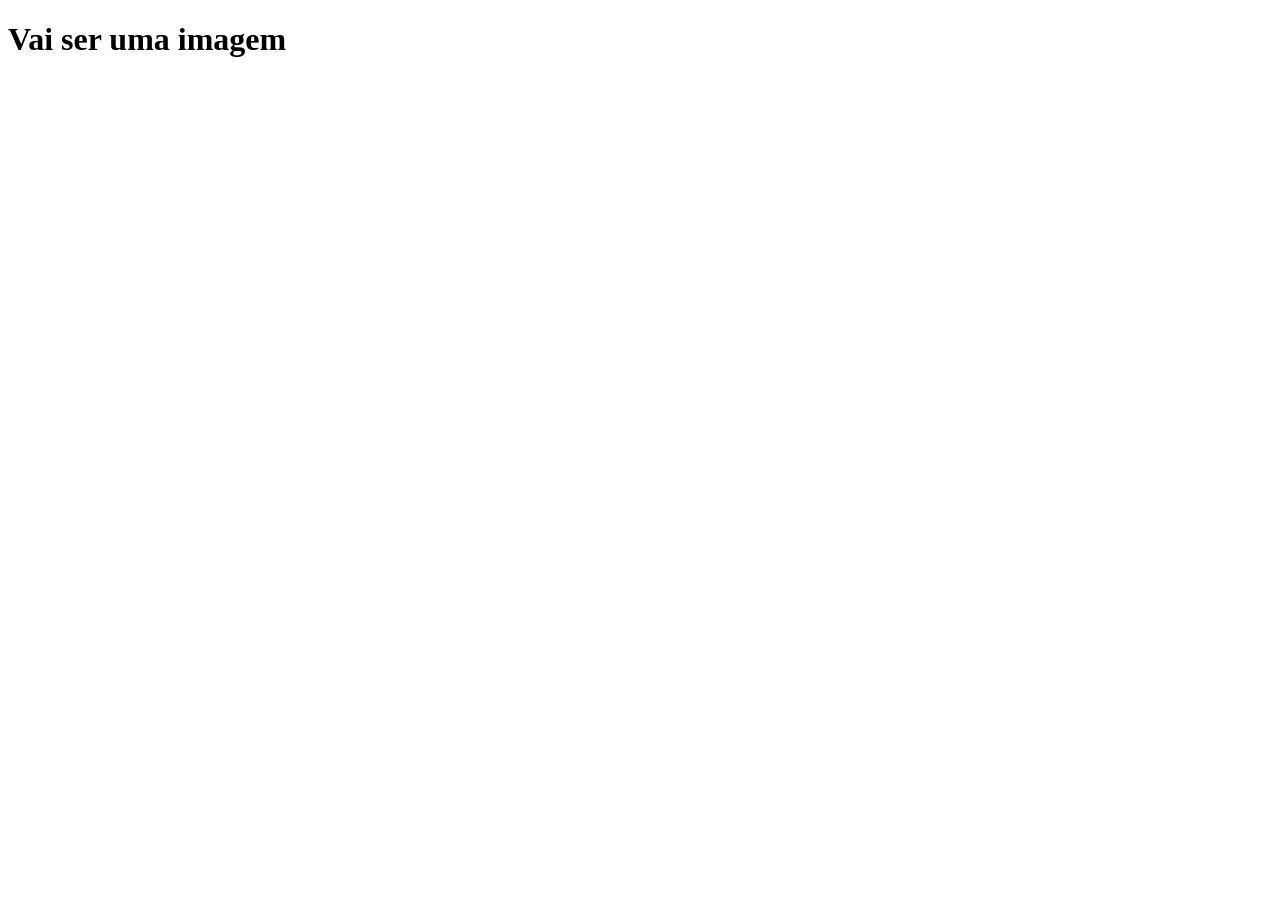
==== index.html @ 0c339c51 "Add files via upload" ====
<!DOCTYPE html>
<html lang="en">
<head>
    <meta charset="UTF-8">
    <meta http-equiv="X-UA-Compatible" content="IE=edge">
    <meta name="viewport" content="width=device-width, initial-scale=1.0">
    <title>Document</title>
</head>
<body>
   <H1>Vai ser uma imagem</H1> 
</body>
</html>
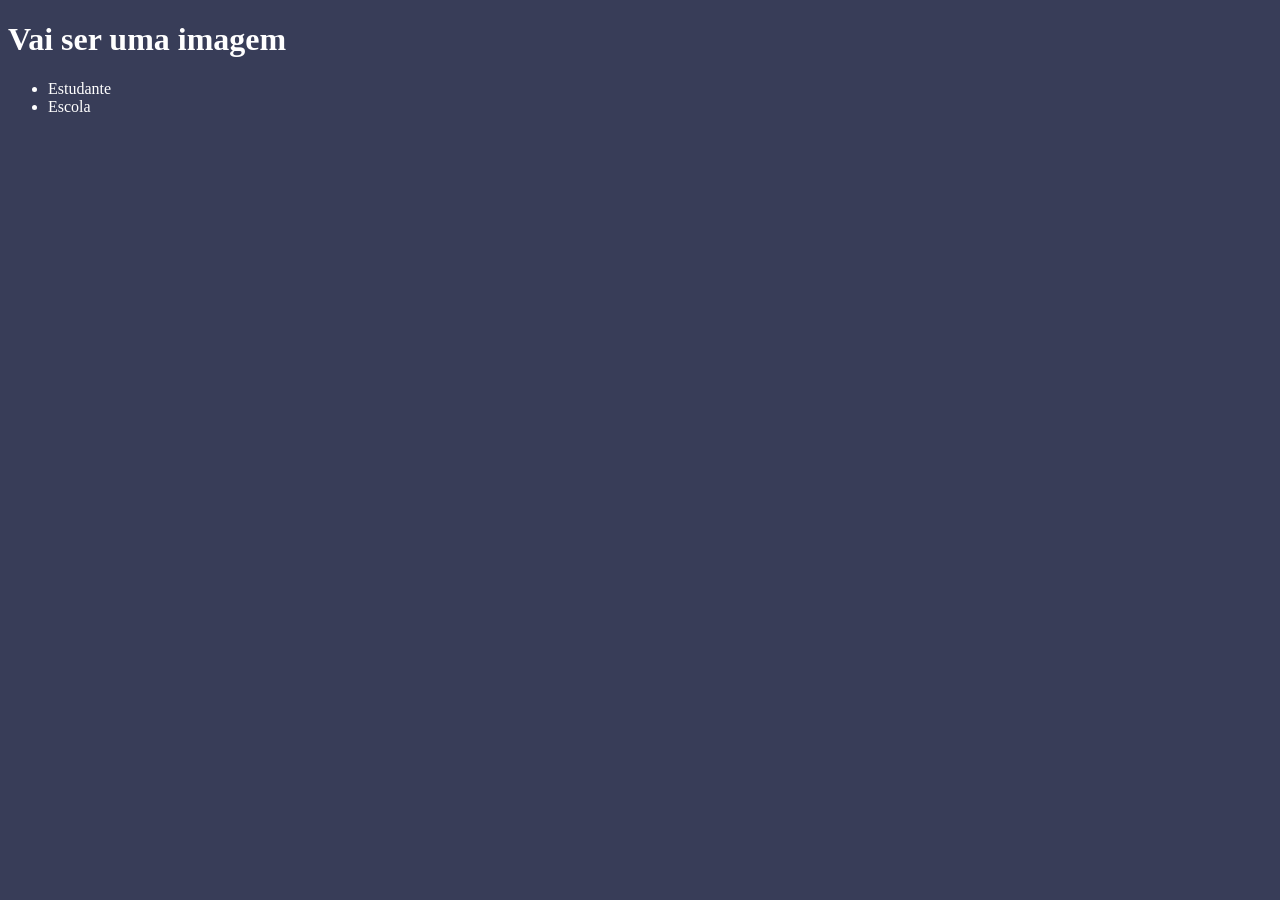
==== commit 189ff7fa: "Add files via upload" ====
--- a/index.html
+++ b/index.html
@@ -5,8 +5,16 @@
     <meta http-equiv="X-UA-Compatible" content="IE=edge">
     <meta name="viewport" content="width=device-width, initial-scale=1.0">
     <title>Document</title>
+    <link rel="stylesheet" href="style.css">
+    
 </head>
-<body>
-   <H1>Vai ser uma imagem</H1> 
-</body>
-</html>+<header>
+    <body>
+     <H1>Vai ser uma imagem</H1> 
+     <ul>
+        <li>Estudante</li>
+        <li>Escola</li>
+        </ul>
+     </body>
+     </html>
+    </header>
--- a/style.css
+++ b/style.css
@@ -0,0 +1,4 @@
+ body {
+background-color: #383D58; 
+color: white;
+ }
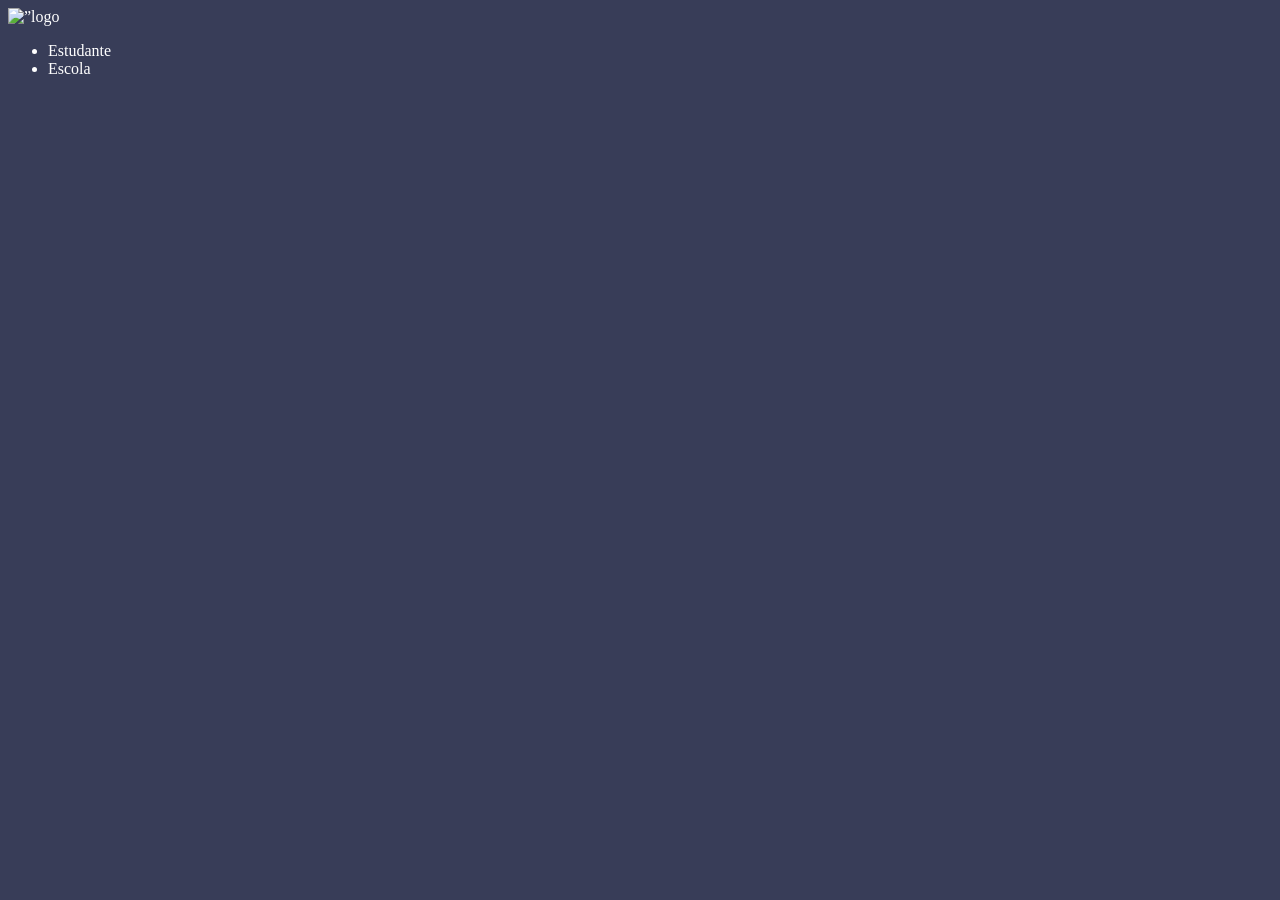
==== commit f2794800: "Add files via upload" ====
--- a/index.html
+++ b/index.html
@@ -8,13 +8,14 @@
     <link rel="stylesheet" href="style.css">
     
 </head>
-<header>
-    <body>
-     <H1>Vai ser uma imagem</H1> 
-     <ul>
+<body>
+    <header class="cabecalho">
+    <img class="cabecalho-imagem " src="img/logo da alura start .png" logo 1.png” alt=”logo da alura start”>
+        <ul class="cabecalho-lista-item">
         <li>Estudante</li>
         <li>Escola</li>
         </ul>
-     </body>
-     </html>
-    </header>
+       </header>
+</body>
+
+
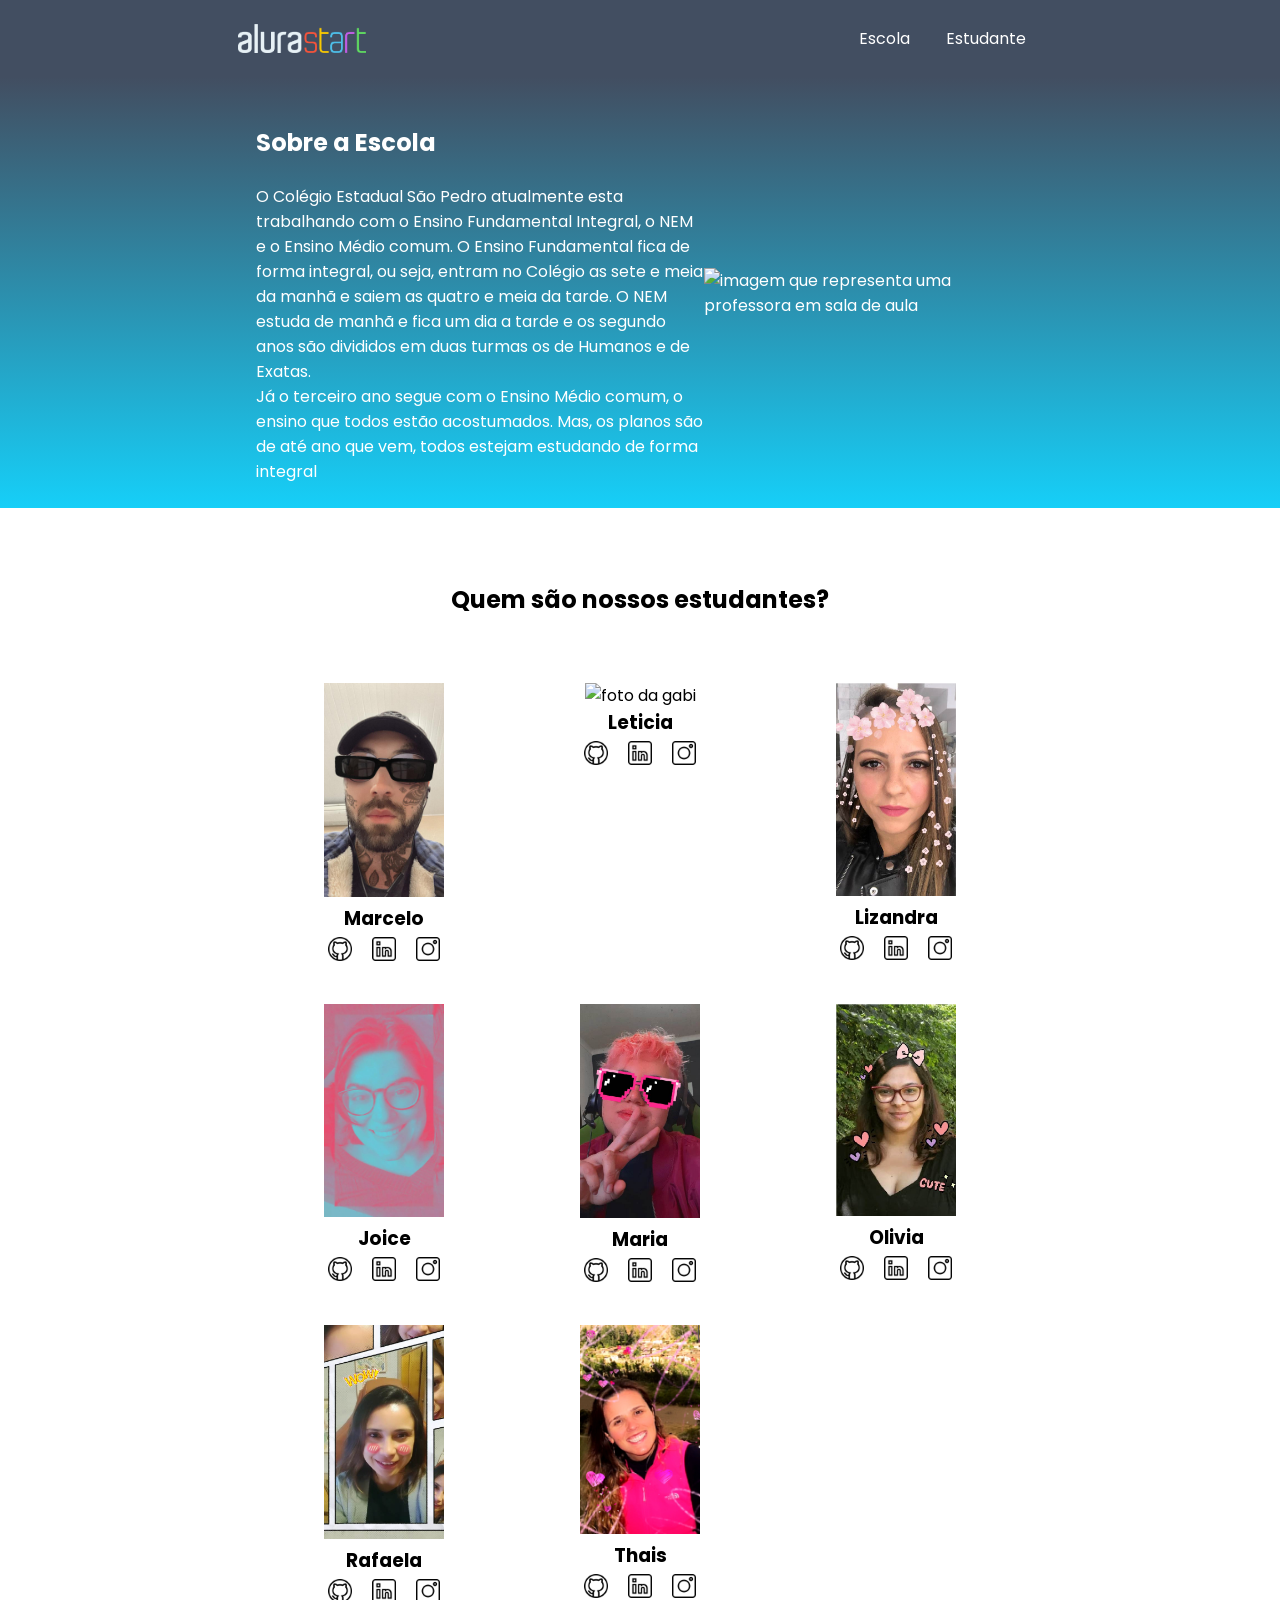
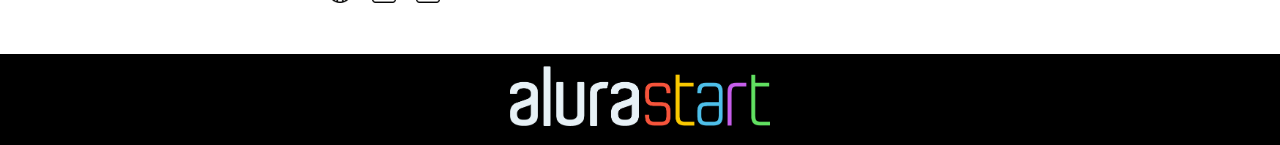
==== commit b256e7f7: "Add files via upload" ====
--- a/index.html
+++ b/index.html
@@ -1,21 +1,103 @@
-<!DOCTYPE html>
-<html lang="en">
-<head>
-    <meta charset="UTF-8">
-    <meta http-equiv="X-UA-Compatible" content="IE=edge">
-    <meta name="viewport" content="width=device-width, initial-scale=1.0">
-    <title>Document</title>
-    <link rel="stylesheet" href="style.css">
-    
-</head>
-<body>
-    <header class="cabecalho">
-    <img class="cabecalho-imagem " src="img/logo da alura start .png" logo 1.png” alt=”logo da alura start”>
-        <ul class="cabecalho-lista-item">
-        <li>Estudante</li>
-        <li>Escola</li>
-        </ul>
-       </header>
-</body>
-
-
+<!DOCTYPE html>
+<html lang="en">
+<head>
+    <meta charset="UTF-8">
+    <meta http-equiv="X-UA-Compatible" content="IE=edge">
+    <meta name="viewport" content="width=device-width, initial-scale=1.0">
+    <title>Equipe Alura Start</title>
+    <link rel="stylesheet" href="style.css">
+    <link rel="preconnect" href="https://fonts.googleapis.com">
+    <link rel="preconnect" href="https://fonts.gstatic.com" crossorigin>
+    <link href="https://fonts.googleapis.com/css2?family=Poppins&display=swap" rel="stylesheet">
+</head>
+<body>
+    <header class="cabecalho">
+        <img class="cabecalho-imagem" src="alurastart logo.png" alt="logo da alura start">
+        <ul class="cabecalho-lista">
+            <li class="cabecalho-lista-item">Escola</li>
+            <li class="cabecalho-lista-item">Estudante</li>
+        </ul>
+    </header>
+    <section class="escola">
+        <div class="escola-div-conteudo">
+            <h2 class="escola-titulo">Sobre a Escola</h2>
+            <p class="escola-texto-um"> O Colégio Estadual São Pedro atualmente esta trabalhando com o Ensino Fundamental Integral, o NEM e o Ensino Médio comum.
+                O Ensino Fundamental fica de forma integral, ou seja, entram no Colégio as sete e meia da manhã e saiem as quatro e meia da tarde.
+                 O NEM estuda de manhã e fica um dia a tarde e os segundo anos são divididos em duas turmas os de Humanos e de Exatas.</p>
+            <p class="escola-texto-dois">  Já o terceiro ano segue com o Ensino Médio comum, o ensino que todos estão acostumados.
+                Mas, os planos são de até ano que vem, todos estejam estudando de forma integral </p>
+        </div>
+        <img class="escola-imagem" src="Formula-bro.png" alt="imagem que representa uma professora em sala de aula">
+    </section>
+    <section class="estudante">
+        <h2 class="estudante-titulo">Quem são nossos estudantes?</h2>
+        <div class="estudante-todos">
+        <span></span>
+        <div class="estudante-div">
+            <img class="estudante-imagem" src="Marcelo.jpeg" alt="foto do marcelo">
+            <h3 class="estudante-nome">Marcelo</h3>
+            <a href="https://github.com/marcelopaludetto"><img class="estudante-icone" src="github.png" alt="icone github"></a>
+            <a href="https://linkedin.com/marcelopaludetto"><img class="estudante-icone" src="linkedin.png" alt="icone linkedin"></a>
+            <a href="https://instagram.com/marcelopaludetto"><img class="estudante-icone" src="instagram.png" alt="icone instagram"></a>
+        </div>
+        <div class="estudante-div">
+            <img class="estudante-imagem" src="Gabi.jpg" alt="foto da gabi">
+            <h3 class="estudante-nome">Leticia</h3>
+            <a href="https://github.com/GabrielaM-L"><img class="estudante-icone" src="github.png" alt="icone github"></a>
+            <a href="https://www.linkedin.com/in/gabriela-marcomini-de-lima/"><img class="estudante-icone" src="linkedin.png" alt="icone linkedin"></a>
+            <a href="https://www.instagram.com/gabriela_marcomini/"><img class="estudante-icone" src="instagram.png" alt="icone instagram"></a>
+        </div>
+        <div class="estudante-div">
+            <img class="estudante-imagem" src="Liz.jpg" alt="foto da lizandra">
+            <h3 class="estudante-nome">Lizandra</h3>
+            <a href="https://github.com/LizandraDuarte40"><img class="estudante-icone" src="github.png" alt="icone github"></a>
+            <a href="https://www.linkedin.com/in/lizandrarlm-duarte/"><img class="estudante-icone" src="linkedin.png" alt="icone linkedin"></a>
+            <a href="https://www.instagram.com/lizandrarlm"><img class="estudante-icone" src="instagram.png" alt="icone instagram"></a>
+        </div>
+        <span></span>
+        <span></span>
+        <div class="estudante-div">
+            <img class="estudante-imagem" src="Joice.jpg" alt="foto da joice">
+            <h3 class="estudante-nome">Joice</h3>
+            <a href="https://github.com/JoiceAlura"><img class="estudante-icone" src="github.png" alt="icone github"></a>
+            <a href="https://www.linkedin.com/in/joicebarbaresco/"><img class="estudante-icone" src="linkedin.png" alt="icone linkedin"></a>
+            <a href="https://www.instagram.com/joicebarbaresco/"><img class="estudante-icone" src="instagram.png" alt="icone instagram"></a>
+        </div>
+        <div class="estudante-div">
+            <img class="estudante-imagem" src="Maria.jpg" alt="foto da maria">
+            <h3 class="estudante-nome">Maria</h3>
+            <a href="https://github.com/MagePSR"><img class="estudante-icone" src="github.png" alt="icone github"></a>
+            <a href="https://www.linkedin.com/in/mariageovanna"><img class="estudante-icone" src="linkedin.png" alt="icone linkedin"></a>
+            <a href="https://www.instagram.com/magpsr/"><img class="estudante-icone" src="instagram.png" alt="icone instagram"></a>
+        </div>
+        <div class="estudante-div">
+            <img class="estudante-imagem" src="Olivia.jpg" alt="foto da olhe">
+            <h3 class="estudante-nome">Olivia</h3>
+            <img class="estudante-icone" src="github.png" alt="icone github">
+            <a href="https://www.linkedin.com/in/olhe/"><img class="estudante-icone" src="linkedin.png" alt="icone linkedin"></a>
+            <a href="https://github.com/olhe12"><img class="estudante-icone" src="instagram.png" alt="icone instagram"></a>
+        </div>
+        <span></span>
+        <span></span>
+        <div class="estudante-div">
+            <img class="estudante-imagem" src="Rafa.jpg" alt="foto da rafa">
+            <h3 class="estudante-nome">Rafaela</h3>
+            <a href="https://github.com/rafaelamunhoz12"><img class="estudante-icone" src="github.png" alt="icone github"></a>
+            <a href="http://linkedin.com/in/rafaela-felix-munhoz-oliveira-02160a10a"><img class="estudante-icone" src="linkedin.png" alt="icone linkedin"></a>
+            <a href="https://www.instagram.com/rafafmo/"><img class="estudante-icone" src="instagram.png" alt="icone instagram"></a>
+        </div>
+        <div class="estudante-div">
+            <img class="estudante-imagem" src="Thais.jpg" alt="foto da thais">
+            <h3 class="estudante-nome">Thais</h3>
+            <a href="https://github.com/Thaispianucci"><img class="estudante-icone" src="github.png" alt="icone github"></a>
+            <a href="https://www.linkedin.com/in/thais-pianucci-benedicto-54a9a416/"><img class="estudante-icone" src="linkedin.png" alt="icone linkedin"></a>
+            <a href="https://www.instagram.com/thaispianucci/"><img class="estudante-icone" src="instagram.png" alt="icone instagram"></a>
+        </div>
+
+    </div>
+    </section>
+    <footer class="rodape">
+        <img class="rodape-imagem"src="alurastart logo.png" alt="logo da alura start">
+    </footer>
+</body>
+</html>
--- a/style.css
+++ b/style.css
@@ -1,4 +1,85 @@
- body {
-background-color: #383D58; 
-color: white;
- }+*{
+    margin: 0;
+    padding: 0;
+}
+body {
+    font-family: 'Poppins', sans-serif;
+}
+.cabecalho {
+    background-color: #424E61;
+    color: white;
+    display: flex;
+    justify-content: space-around;
+    align-items: center;
+    padding: 24px 0;
+}
+
+.cabecalho-imagem{
+    width: 10%;
+}
+
+.cabecalho-lista-item{
+    display: inline-block;
+    margin: 0 16px;
+    font-size: 16px;
+}
+
+.escola-imagem{
+    width: 25%;
+}
+
+.escola{
+    background-image: linear-gradient(#424E61,#16CFF8);
+    color:white;
+    display: flex;
+    justify-content: center;
+    align-items: center;
+    padding: 24px 0;
+}
+
+.escola-div-conteudo{
+    width: 35%;
+}
+
+
+.escola-titulo{
+    padding: 24px 0;
+}
+
+.estudante{
+    padding: 24px 0;
+}
+.estudante-imagem{
+    width: 120px;
+}
+
+.estudante-icone{
+    width: 24px;
+    padding: 4px 8px;
+}
+
+.estudante-div{
+    text-align: center;
+    padding: 16px 0;
+}
+
+.estudante-titulo{
+    text-align: center;
+    padding: 50px 0;
+}
+
+.estudante-todos{
+    display: grid;
+    grid-template-columns: 20% 20% 20% 20% 20%;
+}
+
+.rodape{
+    background-color: black;
+    text-align: center;
+}
+
+.rodape-imagem{
+    height: 60px;
+    padding: 12px 0;
+   
+}
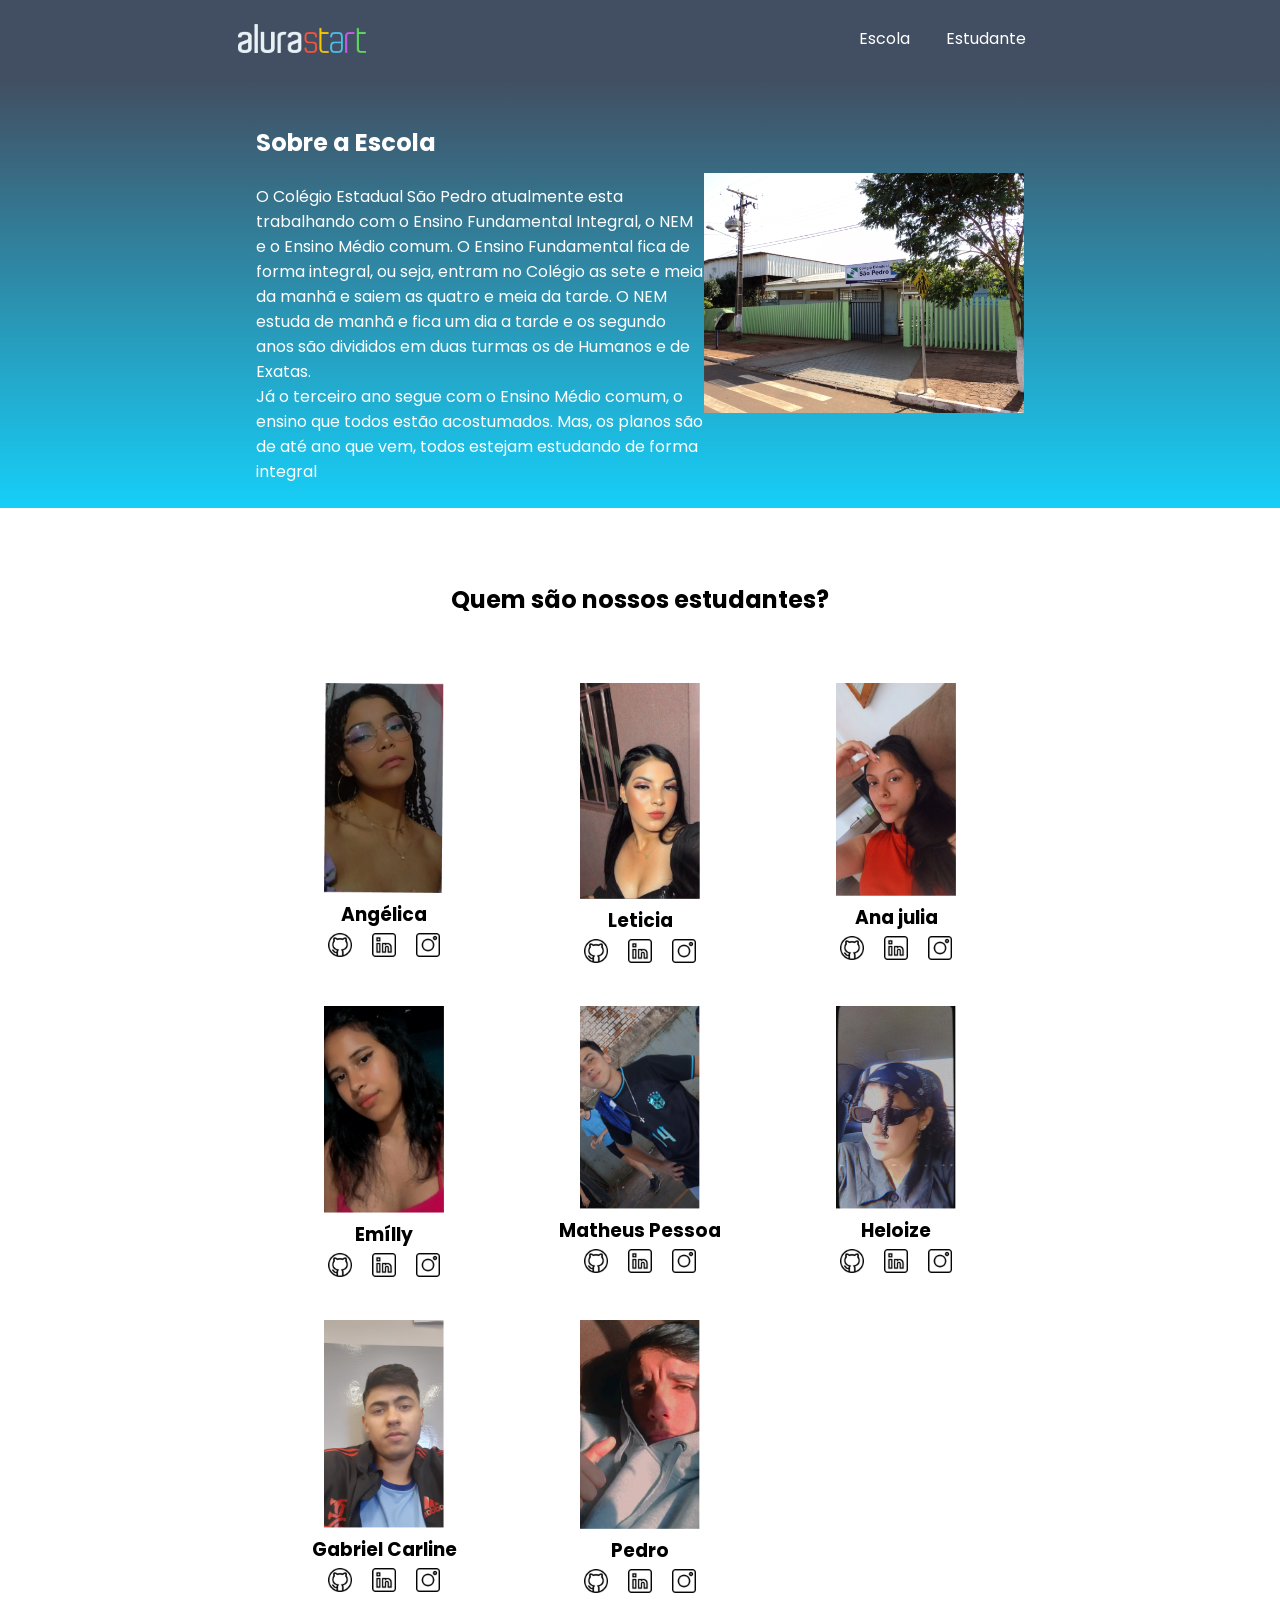
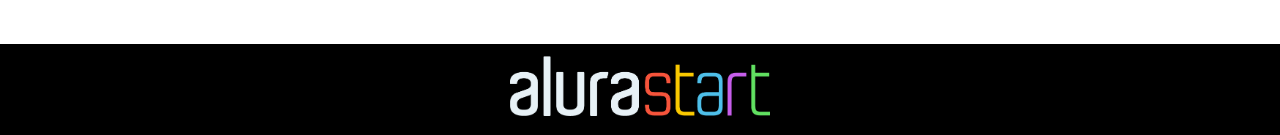
==== commit ad3b13e6: "Add files via upload" ====
--- a/index.html
+++ b/index.html
@@ -34,14 +34,14 @@
         <div class="estudante-todos">
         <span></span>
         <div class="estudante-div">
-            <img class="estudante-imagem" src="Marcelo.jpeg" alt="foto do marcelo">
-            <h3 class="estudante-nome">Marcelo</h3>
+            <img class="estudante-imagem" src="Marcelo.jpg" alt="foto do marcelo">
+            <h3 class="estudante-nome">Angélica</h3>
             <a href="https://github.com/marcelopaludetto"><img class="estudante-icone" src="github.png" alt="icone github"></a>
             <a href="https://linkedin.com/marcelopaludetto"><img class="estudante-icone" src="linkedin.png" alt="icone linkedin"></a>
             <a href="https://instagram.com/marcelopaludetto"><img class="estudante-icone" src="instagram.png" alt="icone instagram"></a>
         </div>
         <div class="estudante-div">
-            <img class="estudante-imagem" src="Gabi.jpg" alt="foto da gabi">
+            <img class="estudante-imagem" src="Leticia.jpg" alt="foto da leticia">
             <h3 class="estudante-nome">Leticia</h3>
             <a href="https://github.com/GabrielaM-L"><img class="estudante-icone" src="github.png" alt="icone github"></a>
             <a href="https://www.linkedin.com/in/gabriela-marcomini-de-lima/"><img class="estudante-icone" src="linkedin.png" alt="icone linkedin"></a>
@@ -49,7 +49,7 @@
         </div>
         <div class="estudante-div">
             <img class="estudante-imagem" src="Liz.jpg" alt="foto da lizandra">
-            <h3 class="estudante-nome">Lizandra</h3>
+            <h3 class="estudante-nome">Ana julia</h3>
             <a href="https://github.com/LizandraDuarte40"><img class="estudante-icone" src="github.png" alt="icone github"></a>
             <a href="https://www.linkedin.com/in/lizandrarlm-duarte/"><img class="estudante-icone" src="linkedin.png" alt="icone linkedin"></a>
             <a href="https://www.instagram.com/lizandrarlm"><img class="estudante-icone" src="instagram.png" alt="icone instagram"></a>
@@ -58,21 +58,21 @@
         <span></span>
         <div class="estudante-div">
             <img class="estudante-imagem" src="Joice.jpg" alt="foto da joice">
-            <h3 class="estudante-nome">Joice</h3>
+            <h3 class="estudante-nome">Emílly</h3>
             <a href="https://github.com/JoiceAlura"><img class="estudante-icone" src="github.png" alt="icone github"></a>
             <a href="https://www.linkedin.com/in/joicebarbaresco/"><img class="estudante-icone" src="linkedin.png" alt="icone linkedin"></a>
             <a href="https://www.instagram.com/joicebarbaresco/"><img class="estudante-icone" src="instagram.png" alt="icone instagram"></a>
         </div>
         <div class="estudante-div">
             <img class="estudante-imagem" src="Maria.jpg" alt="foto da maria">
-            <h3 class="estudante-nome">Maria</h3>
+            <h3 class="estudante-nome">Matheus Pessoa</h3>
             <a href="https://github.com/MagePSR"><img class="estudante-icone" src="github.png" alt="icone github"></a>
             <a href="https://www.linkedin.com/in/mariageovanna"><img class="estudante-icone" src="linkedin.png" alt="icone linkedin"></a>
             <a href="https://www.instagram.com/magpsr/"><img class="estudante-icone" src="instagram.png" alt="icone instagram"></a>
         </div>
         <div class="estudante-div">
             <img class="estudante-imagem" src="Olivia.jpg" alt="foto da olhe">
-            <h3 class="estudante-nome">Olivia</h3>
+            <h3 class="estudante-nome">Heloize</h3>
             <img class="estudante-icone" src="github.png" alt="icone github">
             <a href="https://www.linkedin.com/in/olhe/"><img class="estudante-icone" src="linkedin.png" alt="icone linkedin"></a>
             <a href="https://github.com/olhe12"><img class="estudante-icone" src="instagram.png" alt="icone instagram"></a>
@@ -81,14 +81,14 @@
         <span></span>
         <div class="estudante-div">
             <img class="estudante-imagem" src="Rafa.jpg" alt="foto da rafa">
-            <h3 class="estudante-nome">Rafaela</h3>
+            <h3 class="estudante-nome">Gabriel Carline</h3>
             <a href="https://github.com/rafaelamunhoz12"><img class="estudante-icone" src="github.png" alt="icone github"></a>
             <a href="http://linkedin.com/in/rafaela-felix-munhoz-oliveira-02160a10a"><img class="estudante-icone" src="linkedin.png" alt="icone linkedin"></a>
             <a href="https://www.instagram.com/rafafmo/"><img class="estudante-icone" src="instagram.png" alt="icone instagram"></a>
         </div>
         <div class="estudante-div">
             <img class="estudante-imagem" src="Thais.jpg" alt="foto da thais">
-            <h3 class="estudante-nome">Thais</h3>
+            <h3 class="estudante-nome">Pedro</h3>
             <a href="https://github.com/Thaispianucci"><img class="estudante-icone" src="github.png" alt="icone github"></a>
             <a href="https://www.linkedin.com/in/thais-pianucci-benedicto-54a9a416/"><img class="estudante-icone" src="linkedin.png" alt="icone linkedin"></a>
             <a href="https://www.instagram.com/thaispianucci/"><img class="estudante-icone" src="instagram.png" alt="icone instagram"></a>
